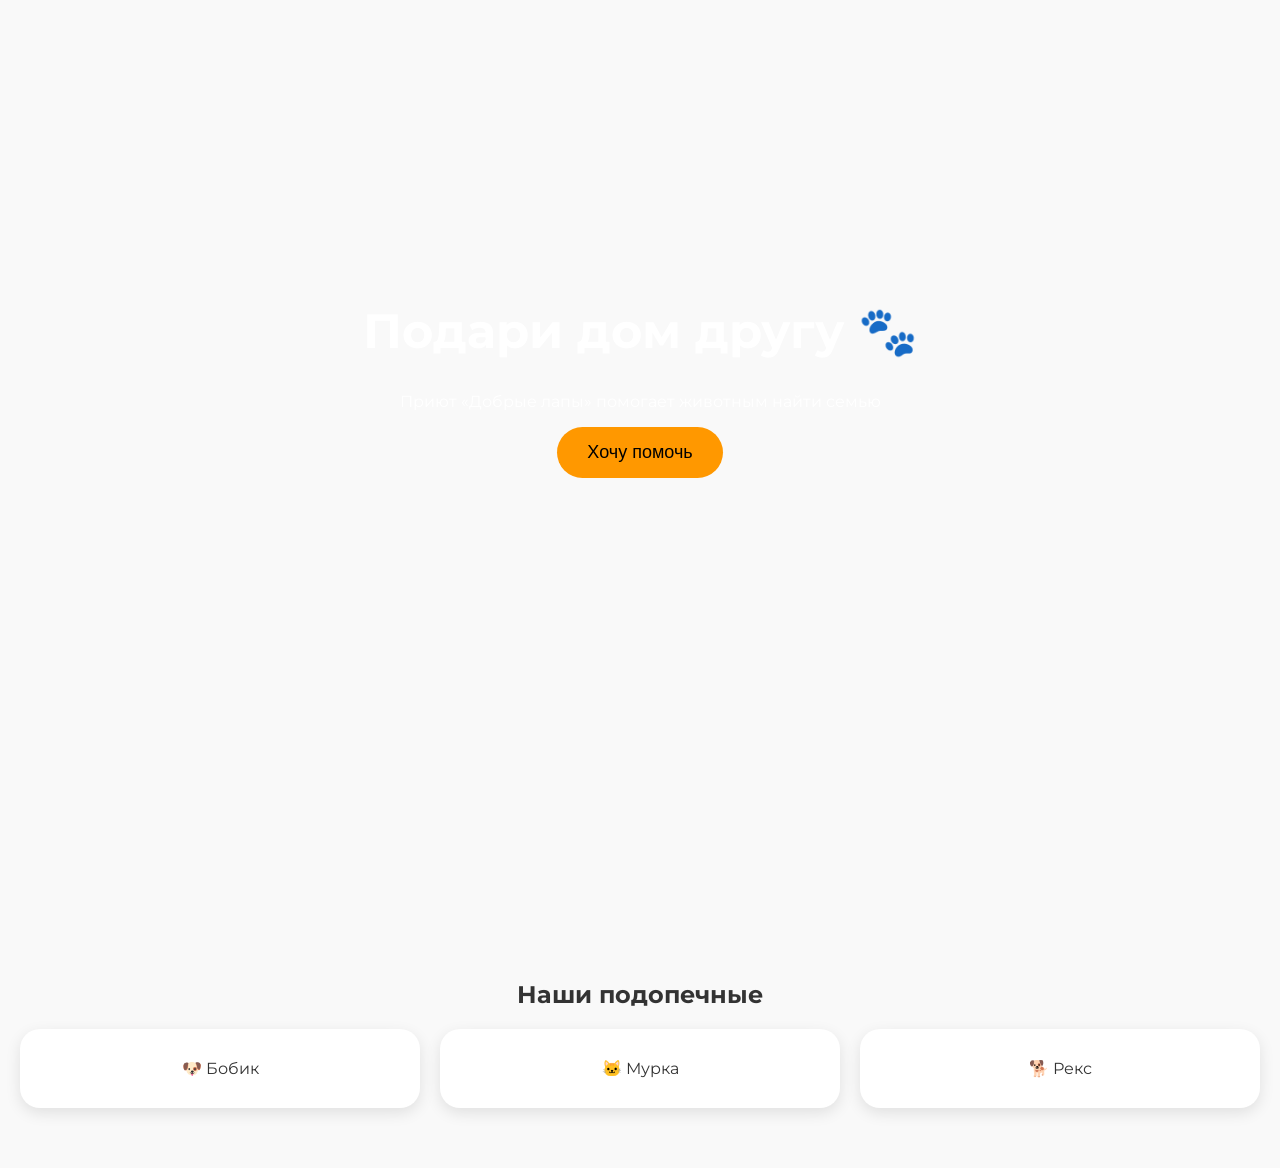
==== index.html @ c2b7b529 "Add files via upload" ====
<!DOCTYPE html>
<html lang="ru">
<head>
  <meta charset="UTF-8">
  <title>Приют «Добрые лапы»</title>
  <meta name="viewport" content="width=device-width, initial-scale=1.0">
  <link href="https://fonts.googleapis.com/css2?family=Montserrat:wght@400;600;700&display=swap" rel="stylesheet">
  <link rel="stylesheet" href="css/style.css">
</head>
<body>

<header class="header">
  <video autoplay muted loop class="video-bg">
    <source src="video.mp4" type="video/mp4">
  </video>

  <div class="burger" id="burger">
    <span></span><span></span><span></span>
  </div>

  <nav class="mobile-menu" id="mobileMenu">
    <a href="#">Главная</a>
    <a href="#">Подопечные</a>
    <a href="#">Как помочь</a>
    <a href="#">Контакты</a>
  </nav>

  <div class="header-content">
    <h1>Подари дом другу 🐾</h1>
    <p>Приют «Добрые лапы» помогает животным найти семью</p>
    <button id="openForm">Хочу помочь</button>
  </div>
</header>

<section class="pets">
  <h2>Наши подопечные</h2>
  <div class="pet-list">
    <div class="pet-card">🐶 Бобик</div>
    <div class="pet-card">🐱 Мурка</div>
    <div class="pet-card">🐕 Рекс</div>
  </div>
</section>

<div class="modal" id="modal">
  <div class="modal-content">
    <h2>Связаться с приютом</h2>
    <form id="contactForm">
      <input type="text" id="name" placeholder="Ваше имя" required>
      <input type="email" id="email" placeholder="Email" required>
      <button type="submit">Отправить</button>
    </form>
    <p class="error" id="error"></p>
    <button class="close" id="closeForm">Закрыть</button>
  </div>
</div>

<script src="js/main.js"></script>
</body>
</html>
---- css/style.css ----
*{box-sizing:border-box}
body{margin:0;font-family:'Montserrat',sans-serif;background:#F9F9F9;color:#333}
.header{position:relative;height:100vh;overflow:hidden}
.video-bg{position:absolute;width:100%;height:100%;object-fit:cover}
.header-content{position:relative;z-index:2;color:#fff;text-align:center;padding-top:30vh}
.header-content h1{font-size:48px}
.header-content button{background:#FF9800;border:none;padding:15px 30px;font-size:18px;border-radius:30px;cursor:pointer}
.pets{padding:60px 20px;text-align:center}
.pet-list{display:grid;grid-template-columns:repeat(auto-fit,minmax(200px,1fr));gap:20px}
.pet-card{background:#fff;padding:30px;border-radius:20px;box-shadow:0 5px 15px rgba(0,0,0,.1)}
.burger{position:fixed;top:20px;right:20px;width:30px;height:22px;display:none;flex-direction:column;justify-content:space-between;cursor:pointer;z-index:1001}
.burger span{height:4px;background:white;border-radius:2px}
.mobile-menu{position:fixed;top:0;right:-100%;width:70%;height:100%;background:#4CAF50;display:flex;flex-direction:column;padding:80px 30px;transition:right .4s;z-index:1000}
.mobile-menu a{color:white;text-decoration:none;font-size:20px;margin-bottom:20px;font-weight:600}
.mobile-menu.open{right:0}
.modal{position:fixed;inset:0;background:rgba(0,0,0,.6);display:none;align-items:center;justify-content:center;opacity:0}
.modal-content{background:white;padding:30px;border-radius:20px;width:300px;text-align:center}
.modal input{width:100%;padding:10px;margin-bottom:10px}
.modal button{background:#4CAF50;color:white;border:none;padding:10px 20px;border-radius:20px;cursor:pointer}
.close{background:#ccc;color:#000;margin-top:10px}
.error{color:red}
@media(max-width:768px){
  .burger{display:flex}
  .header-content h1{font-size:32px}
}
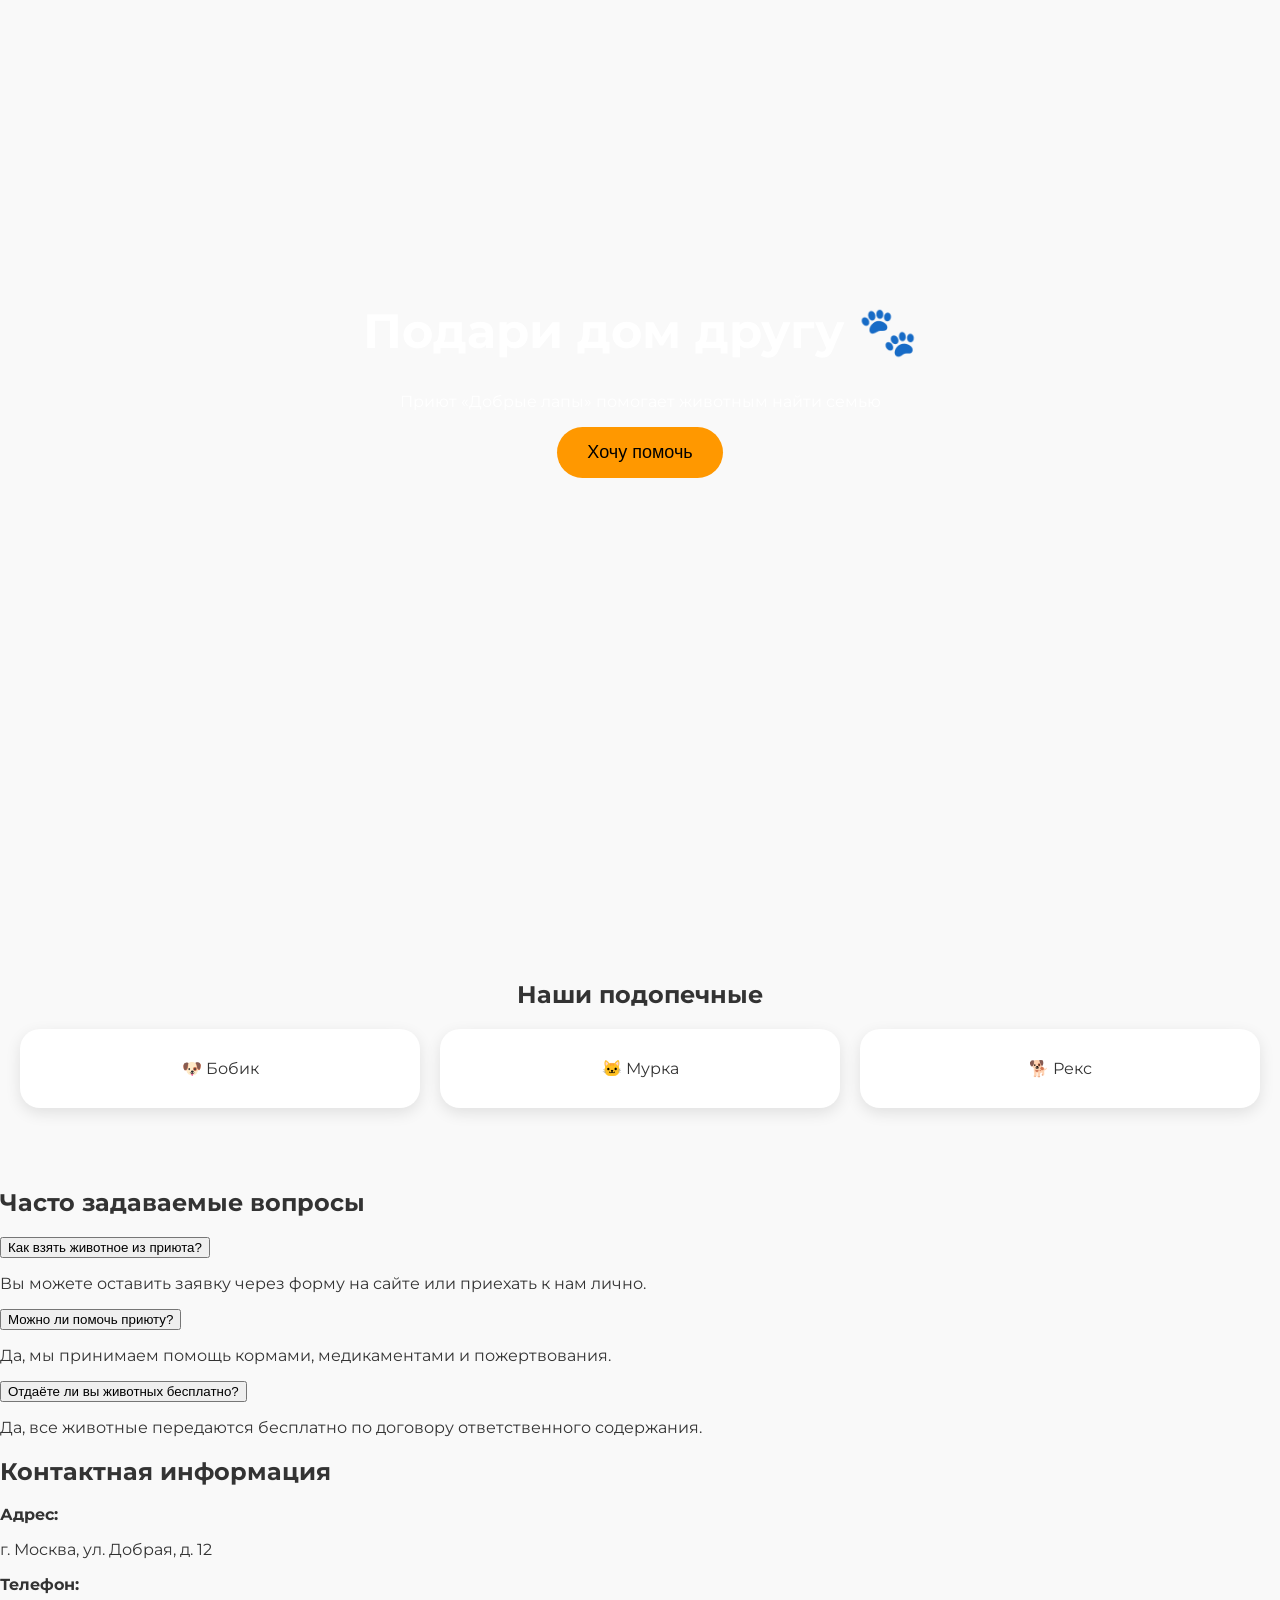
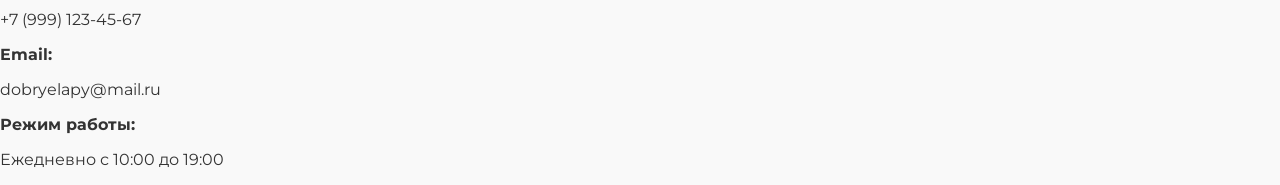
==== commit 76a64251: "Update index.html" ====
--- a/index.html
+++ b/index.html
@@ -4,6 +4,7 @@
   <meta charset="UTF-8">
   <title>Приют «Добрые лапы»</title>
   <meta name="viewport" content="width=device-width, initial-scale=1.0">
+
   <link href="https://fonts.googleapis.com/css2?family=Montserrat:wght@400;600;700&display=swap" rel="stylesheet">
   <link rel="stylesheet" href="css/style.css">
 </head>
@@ -14,10 +15,14 @@
     <source src="video.mp4" type="video/mp4">
   </video>
 
+  <!-- Бургер -->
   <div class="burger" id="burger">
-    <span></span><span></span><span></span>
+    <span></span>
+    <span></span>
+    <span></span>
   </div>
 
+  <!-- Мобильное меню -->
   <nav class="mobile-menu" id="mobileMenu">
     <a href="#">Главная</a>
     <a href="#">Подопечные</a>
@@ -32,6 +37,7 @@
   </div>
 </header>
 
+<!-- ПОДОПЕЧНЫЕ -->
 <section class="pets">
   <h2>Наши подопечные</h2>
   <div class="pet-list">
@@ -41,14 +47,67 @@
   </div>
 </section>
 
+<!-- FAQ -->
+<section class="faq">
+  <h2>Часто задаваемые вопросы</h2>
+
+  <div class="faq-item">
+    <button class="faq-question">Как взять животное из приюта?</button>
+    <div class="faq-answer">
+      <p>Вы можете оставить заявку через форму на сайте или приехать к нам лично.</p>
+    </div>
+  </div>
+
+  <div class="faq-item">
+    <button class="faq-question">Можно ли помочь приюту?</button>
+    <div class="faq-answer">
+      <p>Да, мы принимаем помощь кормами, медикаментами и пожертвования.</p>
+    </div>
+  </div>
+
+  <div class="faq-item">
+    <button class="faq-question">Отдаёте ли вы животных бесплатно?</button>
+    <div class="faq-answer">
+      <p>Да, все животные передаются бесплатно по договору ответственного содержания.</p>
+    </div>
+  </div>
+</section>
+
+<!-- КОНТАКТЫ -->
+<footer class="contacts">
+  <h2>Контактная информация</h2>
+
+  <div class="contacts-grid">
+    <div>
+      <strong>Адрес:</strong>
+      <p>г. Москва, ул. Добрая, д. 12</p>
+    </div>
+    <div>
+      <strong>Телефон:</strong>
+      <p>+7 (999) 123-45-67</p>
+    </div>
+    <div>
+      <strong>Email:</strong>
+      <p>dobryelapy@mail.ru</p>
+    </div>
+    <div>
+      <strong>Режим работы:</strong>
+      <p>Ежедневно с 10:00 до 19:00</p>
+    </div>
+  </div>
+</footer>
+
+<!-- МОДАЛЬНОЕ ОКНО -->
 <div class="modal" id="modal">
   <div class="modal-content">
     <h2>Связаться с приютом</h2>
+
     <form id="contactForm">
-      <input type="text" id="name" placeholder="Ваше имя" required>
-      <input type="email" id="email" placeholder="Email" required>
+      <input type="text" name="name" placeholder="Ваше имя" required>
+      <input type="email" name="email" placeholder="Email" required>
       <button type="submit">Отправить</button>
     </form>
+
     <p class="error" id="error"></p>
     <button class="close" id="closeForm">Закрыть</button>
   </div>
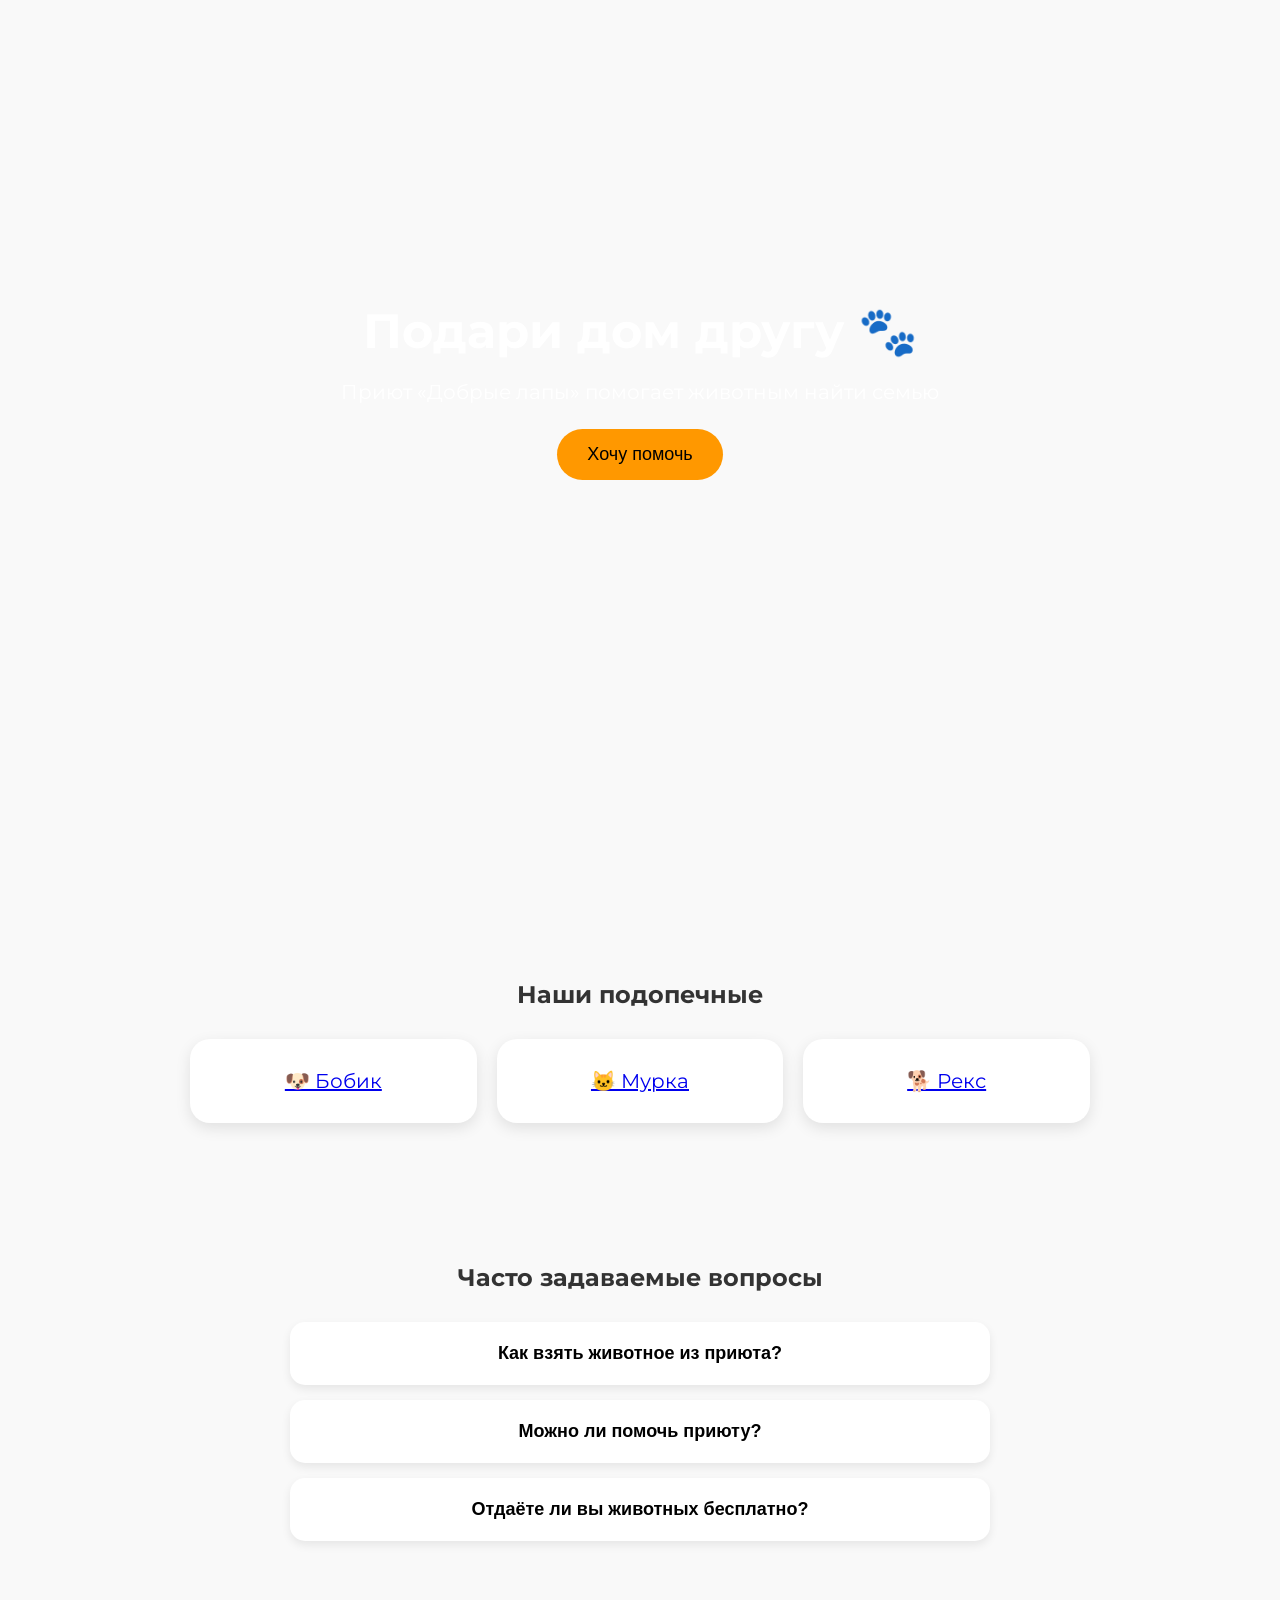
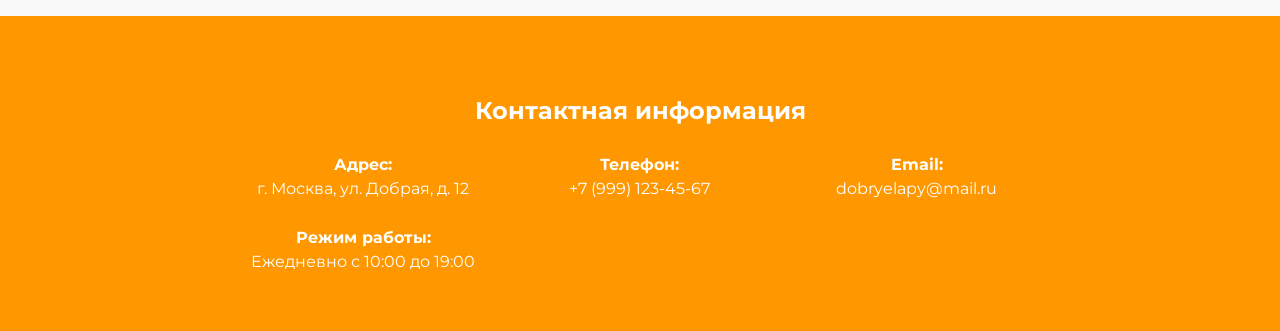
==== commit 4c4234bc: "Update index.html" ====
--- a/index.html
+++ b/index.html
@@ -40,11 +40,12 @@
 <!-- ПОДОПЕЧНЫЕ -->
 <section class="pets">
   <h2>Наши подопечные</h2>
-  <div class="pet-list">
-    <div class="pet-card">🐶 Бобик</div>
-    <div class="pet-card">🐱 Мурка</div>
-    <div class="pet-card">🐕 Рекс</div>
-  </div>
+<div class="pet-list">
+  <a href="bobik.html" target="_blank" class="pet-card">🐶 Бобик</a>
+  <a href="murka.html" target="_blank" class="pet-card">🐱 Мурка</a>
+  <a href="rex.html" target="_blank" class="pet-card">🐕 Рекс</a>
+</div>
+
 </section>
 
 <!-- FAQ -->
--- a/css/style.css
+++ b/css/style.css
@@ -1,25 +1,271 @@
-*{box-sizing:border-box}
-body{margin:0;font-family:'Montserrat',sans-serif;background:#F9F9F9;color:#333}
-.header{position:relative;height:100vh;overflow:hidden}
-.video-bg{position:absolute;width:100%;height:100%;object-fit:cover}
-.header-content{position:relative;z-index:2;color:#fff;text-align:center;padding-top:30vh}
-.header-content h1{font-size:48px}
-.header-content button{background:#FF9800;border:none;padding:15px 30px;font-size:18px;border-radius:30px;cursor:pointer}
-.pets{padding:60px 20px;text-align:center}
-.pet-list{display:grid;grid-template-columns:repeat(auto-fit,minmax(200px,1fr));gap:20px}
-.pet-card{background:#fff;padding:30px;border-radius:20px;box-shadow:0 5px 15px rgba(0,0,0,.1)}
-.burger{position:fixed;top:20px;right:20px;width:30px;height:22px;display:none;flex-direction:column;justify-content:space-between;cursor:pointer;z-index:1001}
-.burger span{height:4px;background:white;border-radius:2px}
-.mobile-menu{position:fixed;top:0;right:-100%;width:70%;height:100%;background:#4CAF50;display:flex;flex-direction:column;padding:80px 30px;transition:right .4s;z-index:1000}
-.mobile-menu a{color:white;text-decoration:none;font-size:20px;margin-bottom:20px;font-weight:600}
-.mobile-menu.open{right:0}
-.modal{position:fixed;inset:0;background:rgba(0,0,0,.6);display:none;align-items:center;justify-content:center;opacity:0}
-.modal-content{background:white;padding:30px;border-radius:20px;width:300px;text-align:center}
-.modal input{width:100%;padding:10px;margin-bottom:10px}
-.modal button{background:#4CAF50;color:white;border:none;padding:10px 20px;border-radius:20px;cursor:pointer}
-.close{background:#ccc;color:#000;margin-top:10px}
-.error{color:red}
-@media(max-width:768px){
-  .burger{display:flex}
-  .header-content h1{font-size:32px}
-}
+:root {
+  --main-color: #FF9800;
+  --main-color-hover: #FB8C00;
+}
+
+* {
+  box-sizing: border-box;
+}
+
+body {
+  margin: 0;
+  font-family: 'Montserrat', sans-serif;
+  background: #F9F9F9;
+  color: #333;
+}
+
+/* ================= HEADER ================= */
+.header {
+  position: relative;
+  height: 100vh;
+  overflow: hidden;
+}
+
+.video-bg {
+  position: absolute;
+  width: 100%;
+  height: 100%;
+  object-fit: cover;
+}
+
+.header-content {
+  position: relative;
+  z-index: 2;
+  text-align: center;
+  color: white;
+  padding-top: 30vh;
+}
+
+.header-content h1 {
+  font-size: 48px;
+  margin-bottom: 10px;
+}
+
+.header-content p {
+  font-size: 20px;
+  margin-bottom: 25px;
+}
+
+.header-content button {
+  background: var(--main-color);
+  border: none;
+  padding: 15px 30px;
+  font-size: 18px;
+  border-radius: 30px;
+  cursor: pointer;
+  transition: background 0.3s, transform 0.3s;
+}
+
+.header-content button:hover {
+  background: var(--main-color-hover);
+  transform: scale(1.05);
+}
+
+/* ================= BURGER ================= */
+.burger {
+  position: fixed;
+  top: 20px;
+  right: 20px;
+  width: 30px;
+  height: 22px;
+  display: none;
+  flex-direction: column;
+  justify-content: space-between;
+  cursor: pointer;
+  z-index: 1001;
+}
+
+.burger span {
+  height: 4px;
+  background: white;
+  border-radius: 2px;
+}
+
+/* ================= MOBILE MENU ================= */
+.mobile-menu {
+  position: fixed;
+  top: 0;
+  right: -100%;
+  width: 70%;
+  height: 100%;
+  background: var(--main-color);
+  padding: 80px 30px;
+  display: flex;
+  flex-direction: column;
+  transition: right 0.4s ease;
+  z-index: 1000;
+}
+
+.mobile-menu a {
+  color: white;
+  text-decoration: none;
+  font-size: 20px;
+  margin-bottom: 20px;
+  font-weight: 600;
+}
+
+.mobile-menu.open {
+  right: 0;
+}
+
+/* ================= PETS ================= */
+.pets {
+  padding: 60px 20px;
+  text-align: center;
+}
+
+.pets h2 {
+  margin-bottom: 30px;
+}
+
+.pet-list {
+  display: grid;
+  grid-template-columns: repeat(auto-fit, minmax(200px, 1fr));
+  gap: 20px;
+  max-width: 900px;
+  margin: 0 auto;
+}
+
+.pet-card {
+  background: white;
+  padding: 30px;
+  border-radius: 20px;
+  box-shadow: 0 5px 15px rgba(0,0,0,0.1);
+  font-size: 20px;
+}
+
+/* ================= FAQ ================= */
+.faq {
+  padding: 60px 20px;
+  max-width: 900px;
+  margin: 0 auto;
+  text-align: center;
+}
+
+.faq h2 {
+  margin-bottom: 30px;
+}
+
+.faq-item {
+  background: white;
+  border-radius: 15px;
+  padding: 20px;
+  margin: 0 auto 15px;
+  max-width: 700px;
+  text-align: center;
+  box-shadow: 0 4px 10px rgba(0,0,0,0.08);
+}
+
+.faq-question {
+  background: none;
+  border: none;
+  font-size: 18px;
+  font-weight: 600;
+  cursor: pointer;
+  width: 100%;
+  text-align: center;
+}
+
+.faq-answer {
+  display: none;
+  margin-top: 10px;
+  font-size: 16px;
+}
+
+.faq-item.open .faq-answer {
+  display: block;
+}
+
+/* ================= CONTACTS ================= */
+.contacts {
+  background: var(--main-color);
+  color: white;
+  padding: 60px 20px;
+  text-align: center;
+}
+
+.contacts h2 {
+  margin-bottom: 30px;
+}
+
+.contacts-grid {
+  display: grid;
+  grid-template-columns: repeat(auto-fit, minmax(220px, 1fr));
+  gap: 30px;
+  max-width: 800px;
+  margin: 0 auto;
+  justify-items: center;
+}
+
+.contacts-grid div {
+  text-align: center;
+}
+
+.contacts-grid p {
+  margin: 5px 0 0;
+}
+
+/* ================= MODAL ================= */
+.modal {
+  position: fixed;
+  inset: 0;
+  background: rgba(0,0,0,0.6);
+  display: none;
+  align-items: center;
+  justify-content: center;
+  opacity: 0;
+  z-index: 2000;
+}
+
+.modal-content {
+  background: white;
+  padding: 30px;
+  border-radius: 20px;
+  width: 300px;
+  text-align: center;
+}
+
+.modal-content h2 {
+  margin-bottom: 15px;
+}
+
+.modal input {
+  width: 100%;
+  padding: 10px;
+  margin-bottom: 10px;
+}
+
+.modal button {
+  background: var(--main-color);
+  color: white;
+  border: none;
+  padding: 10px 20px;
+  border-radius: 20px;
+  cursor: pointer;
+  transition: background 0.3s;
+}
+
+.modal button:hover {
+  background: var(--main-color-hover);
+}
+
+.close {
+  background: #ccc !important;
+  color: #000 !important;
+  margin-top: 10px;
+}
+
+/* ================= ADAPTIVE ================= */
+@media (max-width: 768px) {
+  .burger {
+    display: flex;
+  }
+
+  .header-content h1 {
+    font-size: 32px;
+  }
+
+  .header-content p {
+    font-size: 16px;
+  }
+}
